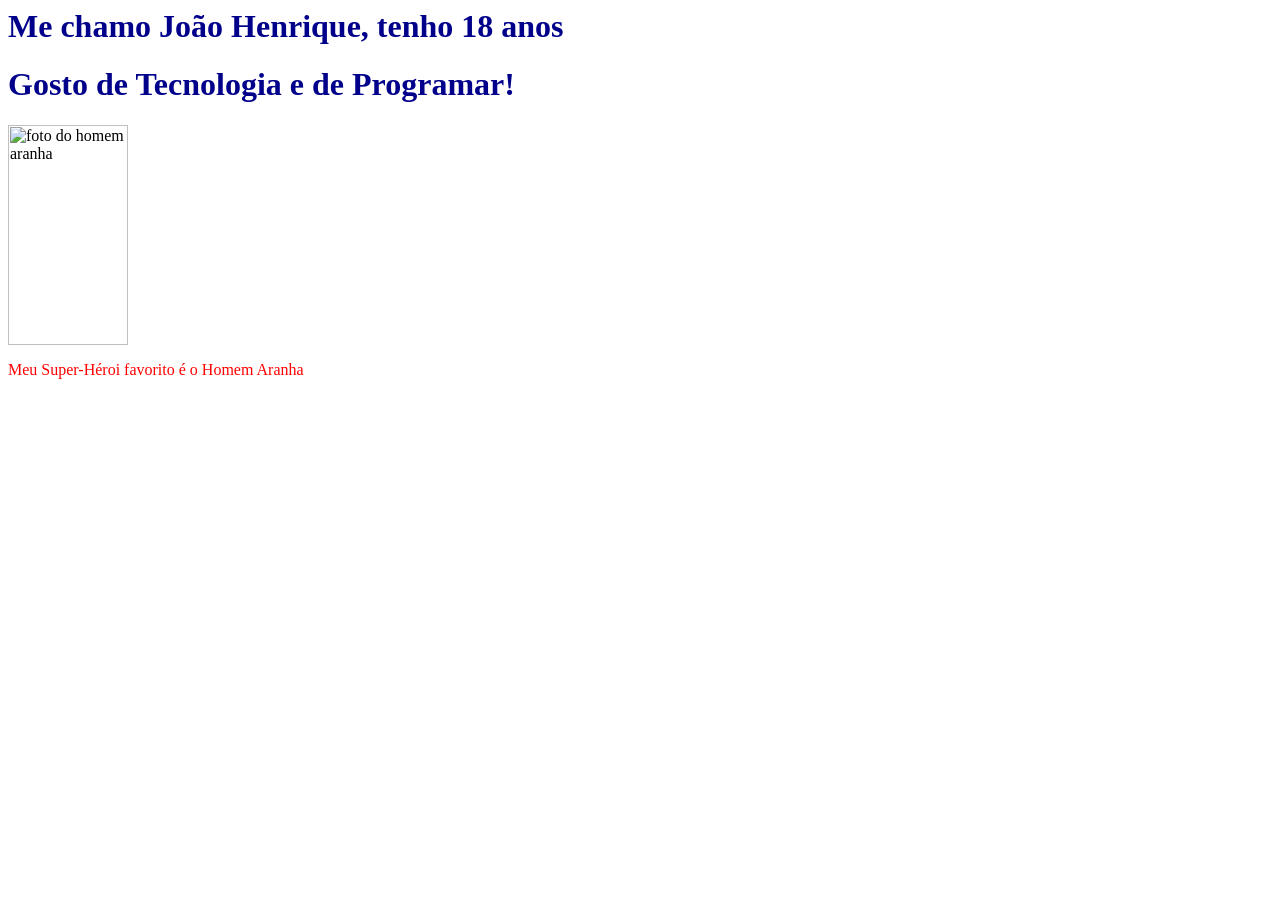
==== Meu Site.html @ b6050599 "Terminei o HTMl, falta CSS" ====
<html>
   <head>
     <title>Site de João</title>
     <link rel="stylesheet" href="style.css">
   </head>
   <h1>
      Me chamo João Henrique, tenho 18 anos
   </h1>
   <h1>
      Gosto de Tecnologia e de Programar!
   </h1>

   <img 
     src="https://i.pinimg.com/736x/53/22/5e/53225eb4f9c292b9b4d22c04febae185.jpg"
     alt="foto do homem aranha"
     />

   <p>
      Meu Super-Héroi favorito é o Homem Aranha
   </p>
   </html>
---- style.css ----
h1 {

   color:darkblue;

}

p {

   color:red;

}

img {

   width: 120px;
   height: 220px;

}
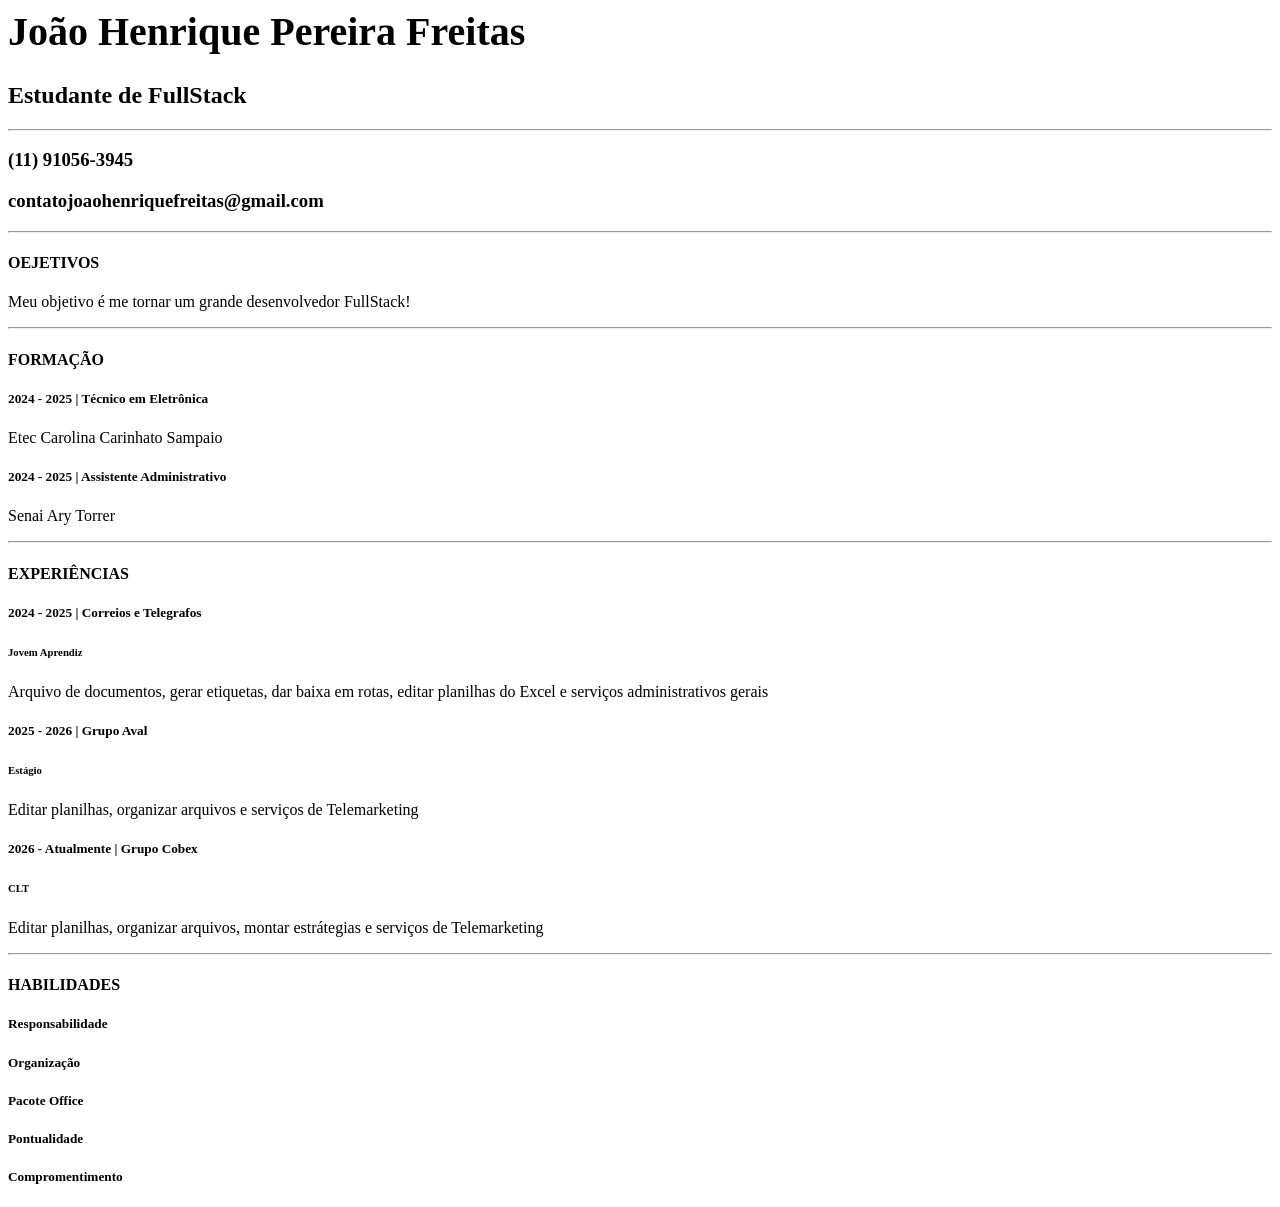
==== commit 4acec853: "Terminei o HTMl, falta CSS" ====
--- a/Meu Site.html
+++ b/Meu Site.html
@@ -1,21 +1,80 @@
 <html>
+
    <head>
-     <title>Site de João</title>
+
+     <title>Meu Portfólio</title>
+
      <link rel="stylesheet" href="style.css">
+
    </head>
-   <h1>
-      Me chamo João Henrique, tenho 18 anos
-   </h1>
-   <h1>
-      Gosto de Tecnologia e de Programar!
-   </h1>
 
-   <img 
-     src="https://i.pinimg.com/736x/53/22/5e/53225eb4f9c292b9b4d22c04febae185.jpg"
-     alt="foto do homem aranha"
-     />
+   <h1>João Henrique Pereira Freitas</h1>
+
+   <h2>Estudante de FullStack</h2>
+
+   <hr>
+
+   <h3>(11) 91056-3945</h3>
+
+   <h3>contatojoaohenriquefreitas@gmail.com</h3>
+
+   <hr>
+
+   <h4>OEJETIVOS</h4>
 
    <p>
-      Meu Super-Héroi favorito é o Homem Aranha
+      
+      Meu objetivo é me tornar um grande desenvolvedor FullStack!
+
    </p>
+
+   <hr>
+
+   <h4>FORMAÇÃO</h4>
+
+   <h5>
+       2024 - 2025 | Técnico em Eletrônica
+
+   </h5>
+
+   <p>Etec Carolina Carinhato Sampaio</p>
+
+   <h5>
+      
+      2024 - 2025 | Assistente Administrativo
+
+   </h5>
+
+   <p>Senai Ary Torrer</p>
+
+   <hr>
+
+   <h4>EXPERIÊNCIAS</h4>
+
+   <h5>2024 - 2025 | Correios e Telegrafos</h5>
+   <h6>Jovem Aprendiz</h6>
+   <p>Arquivo de documentos, gerar etiquetas, dar baixa em rotas, 
+      editar planilhas do Excel e serviços administrativos gerais
+   </p>
+
+   <h5>2025 - 2026 | Grupo Aval</h5>
+   <h6>Estágio</h6>
+   <p>Editar planilhas, organizar arquivos e serviços de Telemarketing
+   </p>
+
+   <h5>2026 - Atualmente | Grupo Cobex</h5>
+   <h6>CLT</h6>
+   <p>Editar planilhas, organizar arquivos, montar estrátegias e serviços de Telemarketing
+   </p>
+
+   <hr>
+
+   <h4>HABILIDADES</h4>
+   
+   <h5>Responsabilidade</h5>
+   <h5>Organização</h5>
+   <h5>Pacote Office</h5>
+   <h5>Pontualidade</h5>
+   <h5>Compromentimento</h5>
+
    </html>
--- a/style.css
+++ b/style.css
@@ -1,12 +1,13 @@
 h1 {
 
-   color:darkblue;
+   font-size: 40px;
+   color:black;
 
 }
 
 p {
 
-   color:red;
+   color:black;
 
 }
 
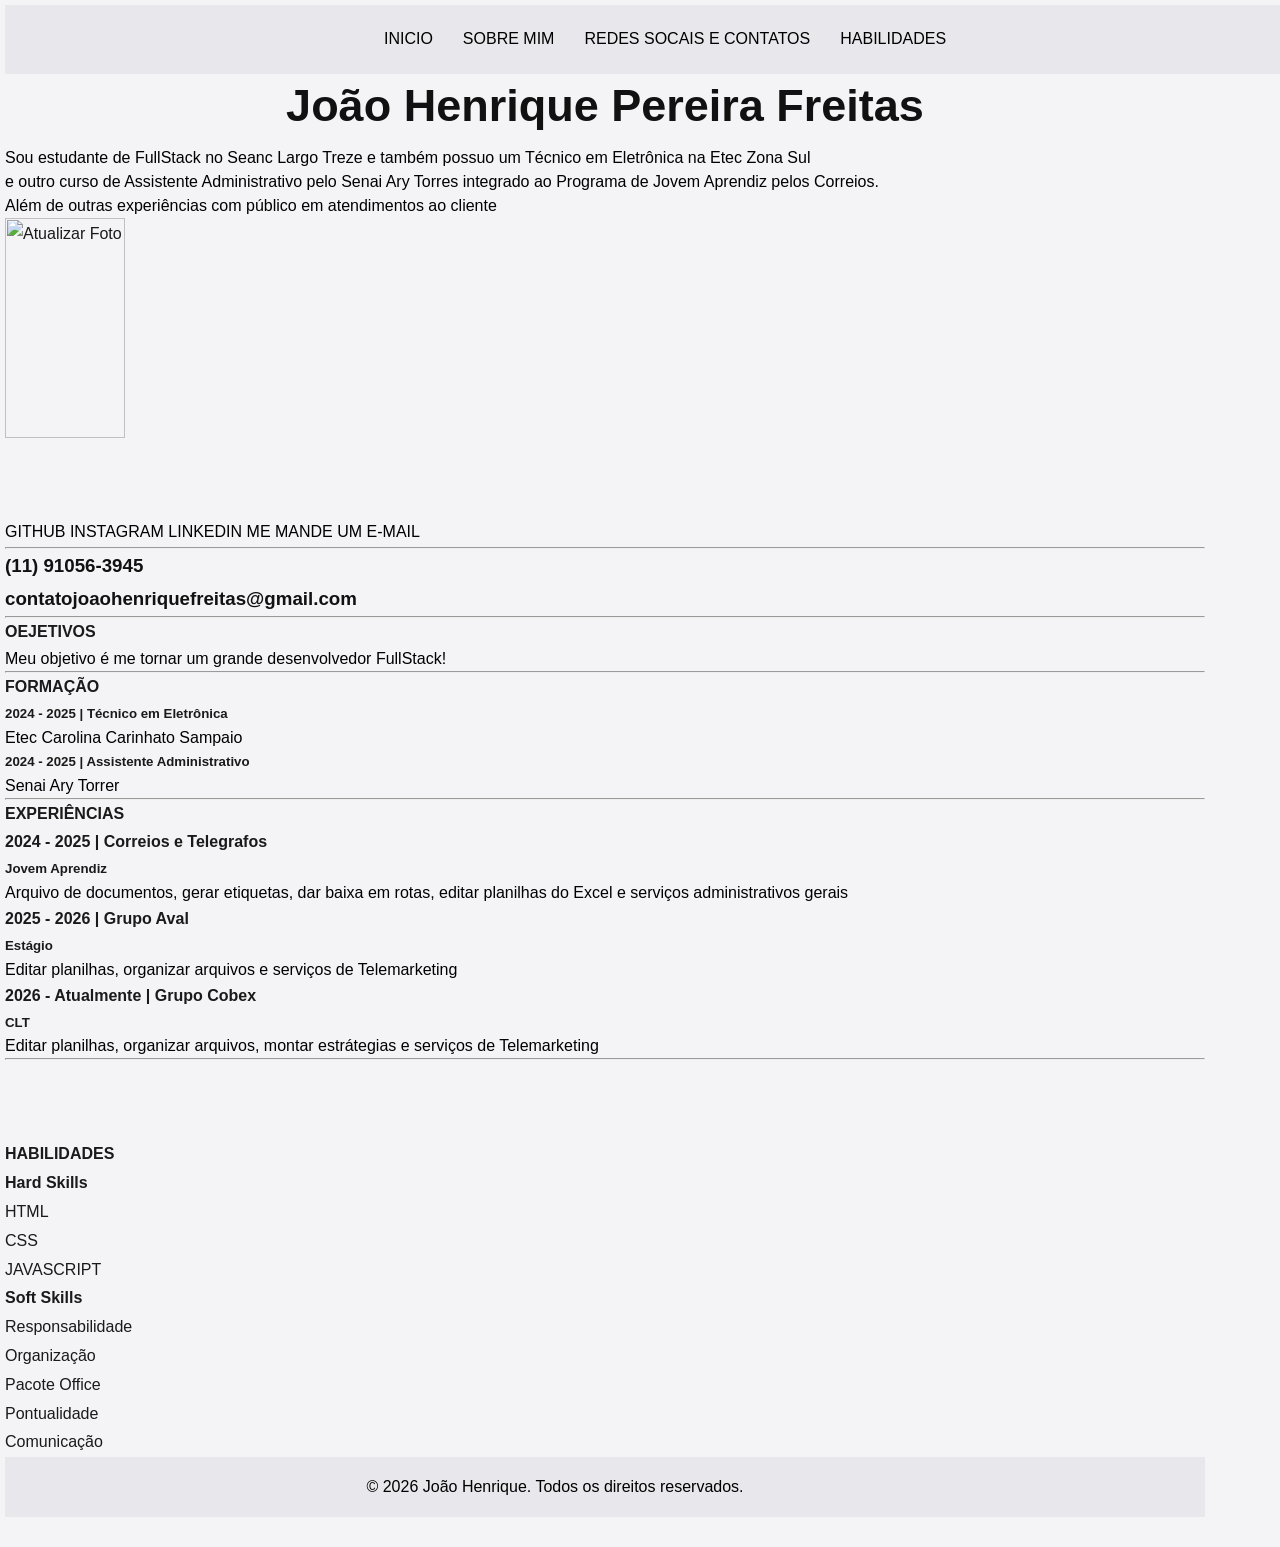
==== commit 58aea383: "fazendo css" ====
--- a/Meu Site.html
+++ b/Meu Site.html
@@ -1,80 +1,143 @@
-<html>
+<html lang="pt-BR">
 
    <head>
 
-     <title>Meu Portfólio</title>
+     <title>Portfólio João Henrique</title>
 
      <link rel="stylesheet" href="style.css">
+     <link rel="icon type="image href="assets/images.jpg">
+
+      <head>
+
+      <link rel="preconnect" href="https://googleapis.com">
+       <link rel="preconnect" href="https://gstatic.com" crossorigin>
+       <link href="https://googleapis.com/css2?family=Inter:wght@400;500&family=Space+Grotesk:wght@600;700&display=swap" rel="stylesheet">
+
+      </head>
+
 
    </head>
 
-   <h1>João Henrique Pereira Freitas</h1>
+   <body>
 
-   <h2>Estudante de FullStack</h2>
+      <header>
 
-   <hr>
+       <a href="#apres">Inicio</a>
+       <a href="#sobre">Sobre Mim</a>
+       <a href="#info">Redes socais e contatos</a>
+       <a href="#habil">Habilidades</a>
+       
 
-   <h3>(11) 91056-3945</h3>
+       </header>
 
-   <h3>contatojoaohenriquefreitas@gmail.com</h3>
+     <section id="sobre">  
+      <h1>João Henrique Pereira Freitas</h1>
+       <p> Sou estudante de FullStack no Seanc Largo Treze e também possuo um Técnico em Eletrônica na Etec Zona Sul <br> e outro curso de Assistente Administrativo
+       pelo Senai Ary Torres integrado ao Programa de Jovem Aprendiz pelos Correios. <br>
+       Além de outras experiências com público em atendimentos ao cliente </p>
 
-   <hr>
+        <img src="" alt="Atualizar Foto">
+      </section>
 
-   <h4>OEJETIVOS</h4>
+    <main>
+     <section id="info">
+   
+     <a href="https://github.com/JoaoHenrique1910" target="_blank">GitHub</a>
+     <a href="" target="_blank">Instagram</a>
+     <a href="" target="_blank">Linkedin</a>
+     <a href="mailto:contatojoaohenriquefreitas@gmail.com" target="_blank">Me mande um e-mail</a>
 
-   <p>
-      
-      Meu objetivo é me tornar um grande desenvolvedor FullStack!
+     <hr>
 
-   </p>
+     <h3>(11) 91056-3945</h3>
 
-   <hr>
+     <h3>contatojoaohenriquefreitas@gmail.com</h3>
 
-   <h4>FORMAÇÃO</h4>
+     </section>
 
-   <h5>
-       2024 - 2025 | Técnico em Eletrônica
+     <hr>
 
-   </h5>
+     <h4>OEJETIVOS</h4>
 
-   <p>Etec Carolina Carinhato Sampaio</p>
+     <p>Meu objetivo é me tornar um grande desenvolvedor FullStack!</p>
 
-   <h5>
-      
-      2024 - 2025 | Assistente Administrativo
+     <hr>
 
-   </h5>
+     <h4>FORMAÇÃO</h4>
 
-   <p>Senai Ary Torrer</p>
+     <h5>2024 - 2025 | Técnico em Eletrônica</h5>
 
-   <hr>
+     <p>Etec Carolina Carinhato Sampaio</p>
 
-   <h4>EXPERIÊNCIAS</h4>
+     <h5>2024 - 2025 | Assistente Administrativo</h5>
 
-   <h5>2024 - 2025 | Correios e Telegrafos</h5>
-   <h6>Jovem Aprendiz</h6>
-   <p>Arquivo de documentos, gerar etiquetas, dar baixa em rotas, 
-      editar planilhas do Excel e serviços administrativos gerais
-   </p>
+     <p>Senai Ary Torrer</p>
 
-   <h5>2025 - 2026 | Grupo Aval</h5>
-   <h6>Estágio</h6>
-   <p>Editar planilhas, organizar arquivos e serviços de Telemarketing
-   </p>
+     <hr>
 
-   <h5>2026 - Atualmente | Grupo Cobex</h5>
-   <h6>CLT</h6>
-   <p>Editar planilhas, organizar arquivos, montar estrátegias e serviços de Telemarketing
-   </p>
+     <h4>EXPERIÊNCIAS</h4>
 
-   <hr>
+     <h4>2024 - 2025 | Correios e Telegrafos</h4>
+     <h5>Jovem Aprendiz</h5>
+     <p>Arquivo de documentos, gerar etiquetas, dar baixa em rotas, 
+      editar planilhas do Excel e serviços administrativos gerais</p>
 
-   <h4>HABILIDADES</h4>
-   
-   <h5>Responsabilidade</h5>
-   <h5>Organização</h5>
-   <h5>Pacote Office</h5>
-   <h5>Pontualidade</h5>
-   <h5>Compromentimento</h5>
+     <h4>2025 - 2026 | Grupo Aval</h4>
+     <h5>Estágio</h5>
+     <p>Editar planilhas, organizar arquivos e serviços de Telemarketing</p>
+
+     <h4>2026 - Atualmente | Grupo Cobex</h4>
+     <h5>CLT</h5>
+     <p>Editar planilhas, organizar arquivos, montar estrátegias e serviços de Telemarketing</p>
+
+     <hr>
+
+      <section id="habil">
+
+     <h4>HABILIDADES</h4>
+
+     <div>
+       <h4>Hard Skills</h4>
+       <ul>
+         <li>HTML</li>
+         <li>CSS</li>
+         <li>JAVASCRIPT</li>
+       </ul>
+     </div>
+
+     <div>
+
+       <h4>Soft Skills</h4>
+        <ul>
+         <li>Responsabilidade</lo>
+         <li>Organização</li>
+         <li>Pacote Office</li>
+         <li>Pontualidade</li>
+         <li>Comunicação</li>
+       </ul>
+     </div>
+
+    </section>
+
+    </main> 
+
+      <footer>
+        
+         <p>© 2026 João Henrique. Todos os direitos reservados.</p>
+         <ul>
+          <li>
+          <a href="https://github.com/JoaoHenrique1910" target="_blank">
+          <svg class="icone"> <use href="assets/GithubIco.svg" ></use></svg>
+
+           </li>
+           <li>
+          <a href="https://github.com/JoaoHenrique1910" target="_blank">
+          <svg class="icone"> <use href="assets/linkedInIco.svg" ></use></svg>
+
+           </li>
+          </ul>
+      </footer>
+
+   </body>
 
    </html>
--- a/style.css
+++ b/style.css
@@ -1,13 +1,16 @@
-h1 {
+* {
 
-   font-size: 40px;
-   color:black;
-
+   margin: 0px;
+   padding: 0px;
+  
 }
 
 p {
 
    color:black;
+   line-height: 1.5;
+   font-family: 'Inter', sans-serif;
+   font-size: 16px;
 
 }
 
@@ -16,4 +19,120 @@
    width: 120px;
    height: 220px;
 
+}
+
+header {
+
+   background-color: #e8e8ec;
+   list-style-type: none;
+   padding: 20px;
+   position: fixed;
+   display: flex;
+   justify-content: center;
+   gap: 30px;
+   width: 100%;
+  
+}
+
+body {
+
+   background-color: #f4f4f6;
+   color: #1a1a1a;
+   font-family: sans-serif;
+   max-width: 1200px;
+   margin: 5px;
+   padding: 0px 50px 25px 0px;
+   font-family: 'Inter', sans-serif;
+   font-size: 16px;
+   line-height: 1.8;
+}
+
+body h1 {
+
+   font-family: Verdana, Geneva, Tahoma, sans-serif;
+   text-align: center;
+   font-size: 45px;
+
+}
+
+body a {
+
+   text-transform: uppercase;
+   text-decoration: none;
+   color: black;
+
+}
+
+body a:hover {
+
+   text-decoration: underline;
+   font-weight: bold;
+   color: blue;
+   transition-duration: 100ms;
+
+}
+
+#apres {
+
+   margin-bottom: 20px;
+   padding-top: 60px;
+
+}
+
+#sobre {
+   padding-top: 60px;
+
+}
+
+#info {
+
+   margin-top: 20px;
+   padding-top: 60px;
+
+}
+
+#habil {
+
+   margin-top: 20px;
+   padding-top: 60px;
+
+}
+
+h1, h2, h3 {
+   
+   font-family: 'Space Grotesk', sans-serif;
+   font-weight: 700;
+   color: #111111;
+}
+
+div {
+
+   list-style-type: none;
+
+}
+
+footer {
+
+   background-color: #e8e8ec;
+   display: flex;
+   align-items: center;
+   justify-content: center;
+}
+
+.icone {
+
+   fill: #e8e8ec;
+   stroke: black;
+   stroke-width: 12px;
+   width: 50px;
+   height: 50px;
+
+}
+
+footer ul {
+
+   display: flex;
+   justify-content: space-around;
+   list-style-type: none;
+
 }
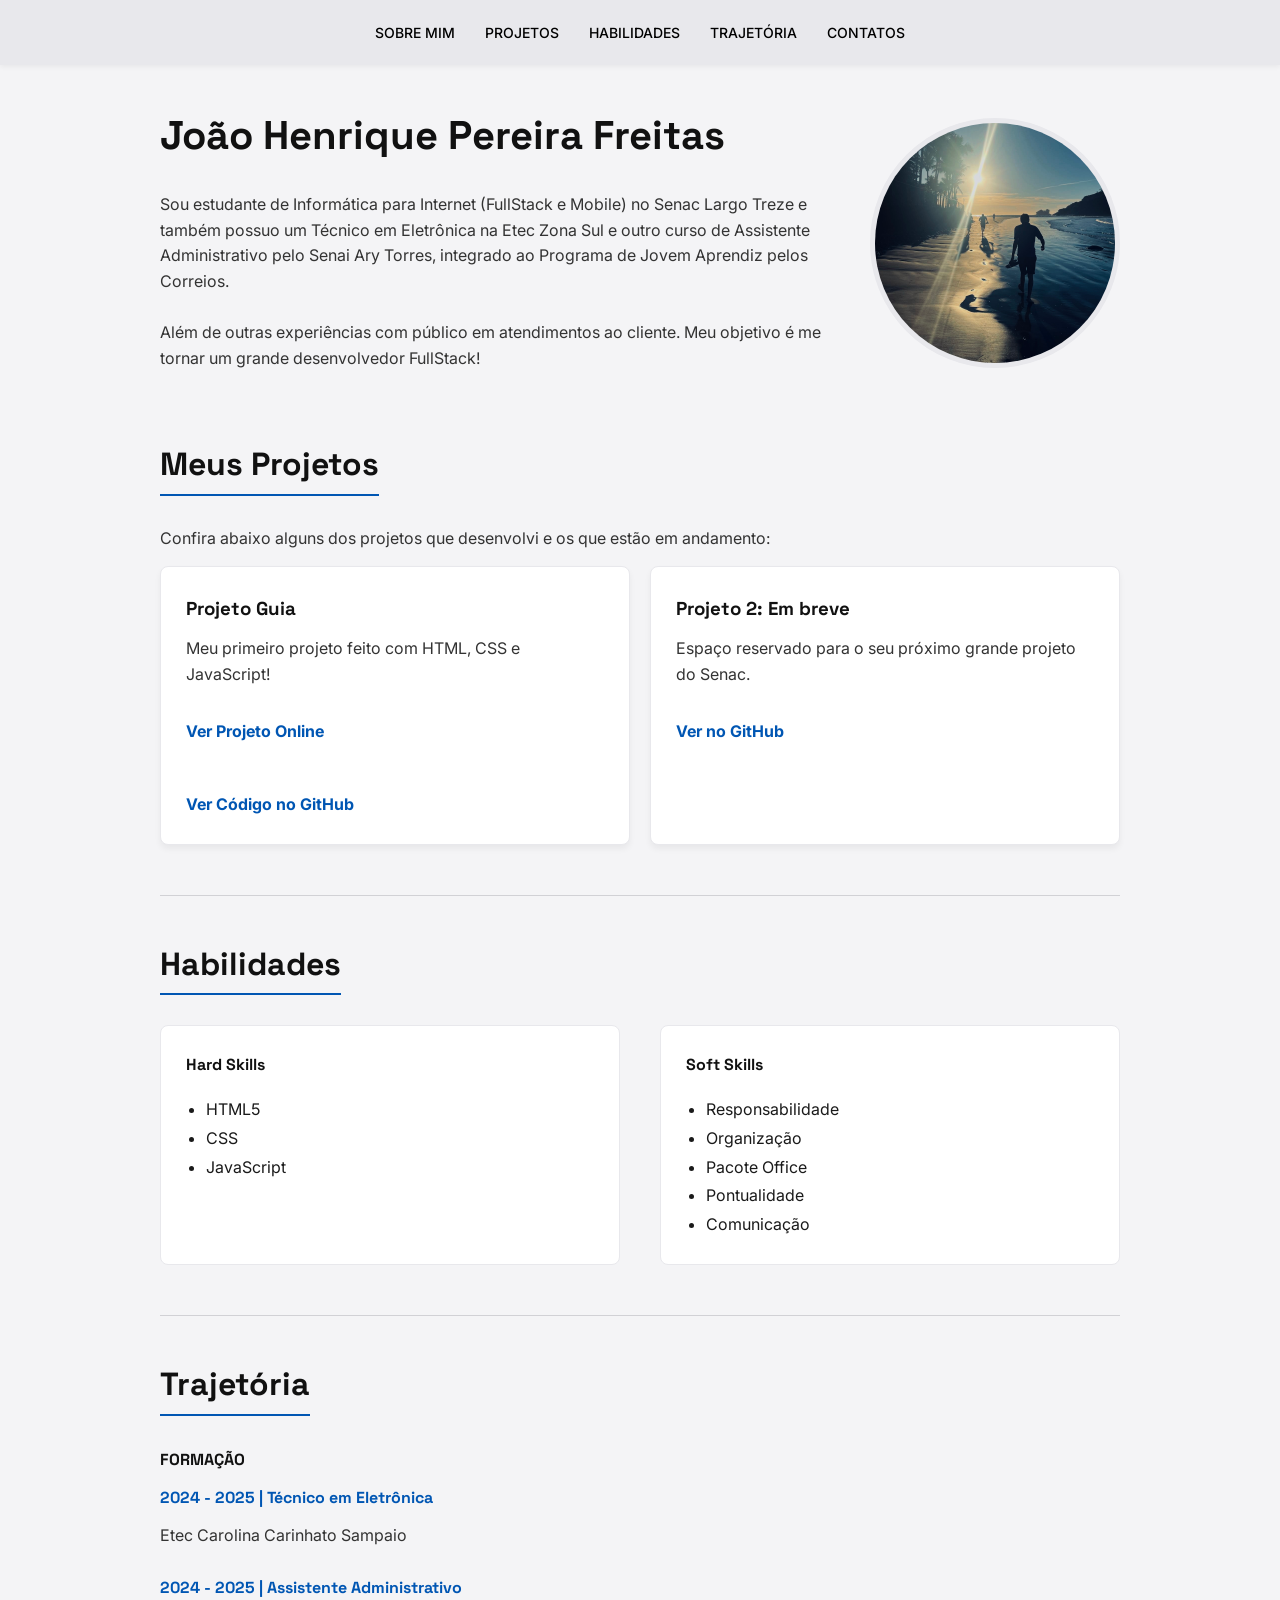
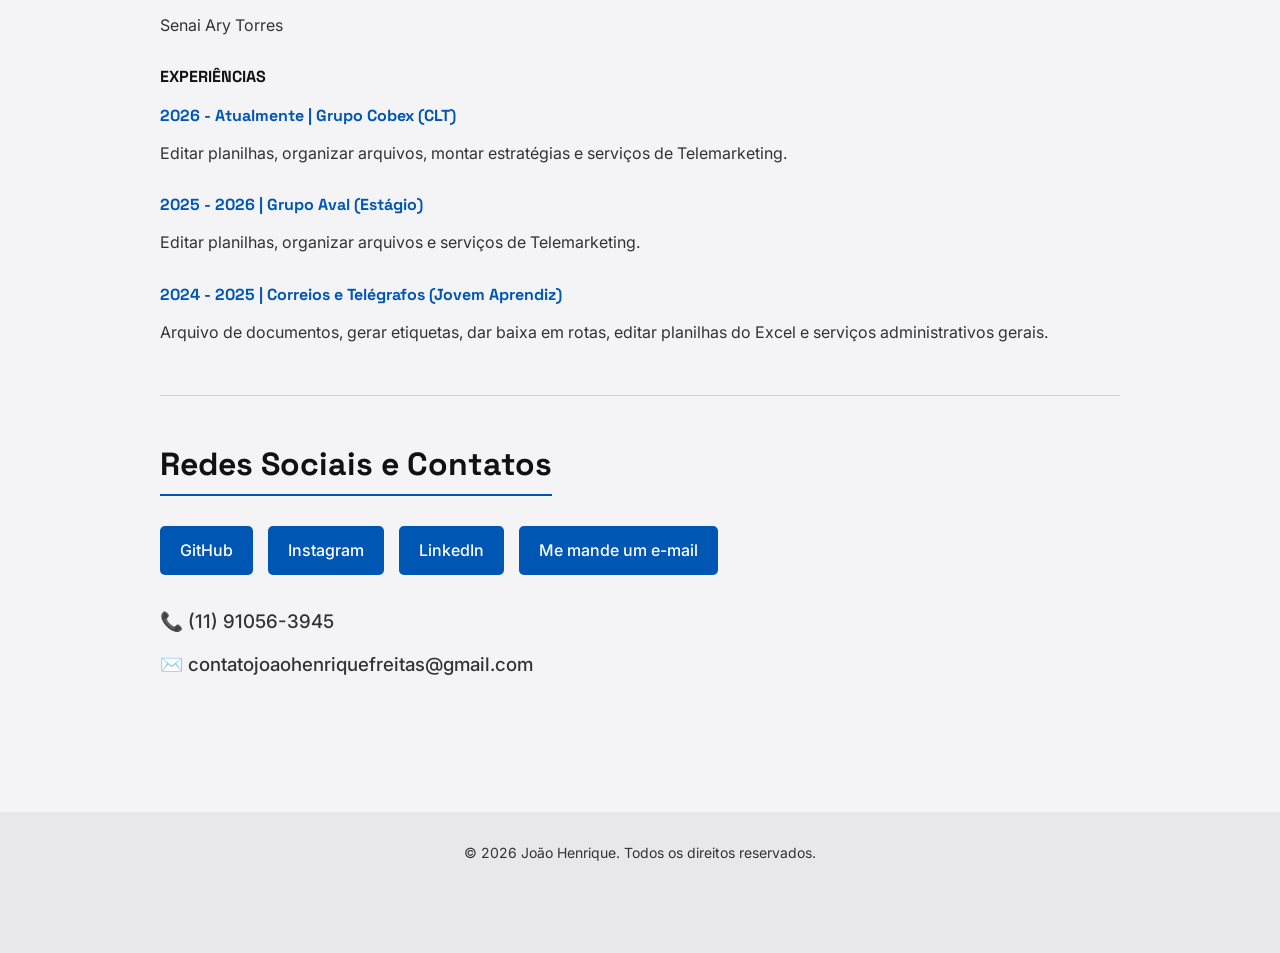
==== commit 3d6d560f: "portfolio finalizado" ====
--- a/Meu Site.html
+++ b/Meu Site.html
@@ -1,143 +1,167 @@
+<!DOCTYPE html>
 <html lang="pt-BR">
 
-   <head>
+<head>
+    <meta charset="UTF-8">
+    <meta name="viewport" content="width=device-width, initial-scale=1.0">
+    <title>Portfólio João Henrique</title>
 
-     <title>Portfólio João Henrique</title>
+    <link rel="stylesheet" href="style.css">
+    <link rel="icon" type="image/jpeg" href="assets/EDR.jpg">
+    <link rel="preconnect" href="https://fonts.googleapis.com">
+    <link rel="preconnect" href="https://fonts.gstatic.com" crossorigin>
+    <link
+        href="https://fonts.googleapis.com/css2?family=Inter:wght@400;500&family=Space+Grotesk:wght@600;700&display=swap"
+        rel="stylesheet">
+</head>
 
-     <link rel="stylesheet" href="style.css">
-     <link rel="icon type="image href="assets/images.jpg">
-
-      <head>
-
-      <link rel="preconnect" href="https://googleapis.com">
-       <link rel="preconnect" href="https://gstatic.com" crossorigin>
-       <link href="https://googleapis.com/css2?family=Inter:wght@400;500&family=Space+Grotesk:wght@600;700&display=swap" rel="stylesheet">
-
-      </head>
-
-
-   </head>
-
-   <body>
-
-      <header>
-
-       <a href="#apres">Inicio</a>
-       <a href="#sobre">Sobre Mim</a>
-       <a href="#info">Redes socais e contatos</a>
-       <a href="#habil">Habilidades</a>
-       
-
-       </header>
-
-     <section id="sobre">  
-      <h1>João Henrique Pereira Freitas</h1>
-       <p> Sou estudante de FullStack no Seanc Largo Treze e também possuo um Técnico em Eletrônica na Etec Zona Sul <br> e outro curso de Assistente Administrativo
-       pelo Senai Ary Torres integrado ao Programa de Jovem Aprendiz pelos Correios. <br>
-       Além de outras experiências com público em atendimentos ao cliente </p>
-
-        <img src="" alt="Atualizar Foto">
-      </section>
+<body>
+    <header>
+        <nav>
+            <a href="#sobre">Sobre Mim</a>
+            <a href="#projetos">Projetos</a>
+            <a href="#habil">Habilidades</a>
+            <a href="#trajetoria">Trajetória</a>
+            <a href="#info">Contatos</a>
+        </nav>
+    </header>
 
     <main>
-     <section id="info">
-   
-     <a href="https://github.com/JoaoHenrique1910" target="_blank">GitHub</a>
-     <a href="" target="_blank">Instagram</a>
-     <a href="" target="_blank">Linkedin</a>
-     <a href="mailto:contatojoaohenriquefreitas@gmail.com" target="_blank">Me mande um e-mail</a>
+        <section id="sobre">
+            <div class="sobre-conteudo">
+                <div class="sobre-texto">
+                    <h1>João Henrique Pereira Freitas</h1>
+                    <p>
+                        Sou estudante de Informática para Internet (FullStack e Mobile) no Senac Largo Treze e também
+                        possuo um Técnico em Eletrônica na Etec Zona Sul e outro curso de Assistente Administrativo pelo
+                        Senai Ary Torres, integrado ao Programa de Jovem Aprendiz pelos Correios. <br><br>
+                        Além de outras experiências com público em atendimentos ao cliente. Meu objetivo é me tornar um
+                        grande desenvolvedor FullStack!
+                    </p>
+                </div>
+                <img src="assets/foto_perfil2.jpg" alt="Foto de João Henrique" class="foto-perfil">
+            </div>
+        </section>
+        <section id="projetos">
+            <h2>Meus Projetos</h2>
+            <p>Confira abaixo alguns dos projetos que desenvolvi e os que estão em andamento:</p>
 
-     <hr>
+            <div class="grid-projetos">
+                <div class="card-projeto">
+                    <h3>Projeto Guia</h3>
+                    <p>Meu primeiro projeto feito com HTML, CSS e JavaScript!</p>
+                    <a href="https://joaohenrique1910.github.io/Guia/" target="_blank">Ver Projeto Online</a>
+                    <br><br>
+                    <a href="https://github.com/JoaoHenrique1910/Guia" target="_blank">Ver Código no GitHub</a>
+                </div>
+                <div class="card-projeto">
+                    <h3>Projeto 2: Em breve</h3>
+                    <p>Espaço reservado para o seu próximo grande projeto do Senac.</p>
+                    <a href="#" target="_blank">Ver no GitHub</a>
+                </div>
+            </div>
+        </section>
 
-     <h3>(11) 91056-3945</h3>
+        <hr>
 
-     <h3>contatojoaohenriquefreitas@gmail.com</h3>
+        <section id="habil">
+            <h2>Habilidades</h2>
+            <div class="flex-habilidades">
+                <div class="box-habilidade">
+                    <h4>Hard Skills</h4>
+                    <ul>
+                        <li>HTML5</li>
+                        <li>CSS</li>
+                        <li>JavaScript</li>
+                    </ul>
+                </div>
 
-     </section>
+                <div class="box-habilidade">
+                    <h4>Soft Skills</h4>
+                    <ul>
+                        <li>Responsabilidade</li>
+                        <li>Organização</li>
+                        <li>Pacote Office</li>
+                        <li>Pontualidade</li>
+                        <li>Comunicação</li>
+                    </ul>
+                </div>
+            </div>
+        </section>
 
-     <hr>
+        <hr>
+        <section id="trajetoria">
 
-     <h4>OEJETIVOS</h4>
+            <h2>Trajetória</h2>
 
-     <p>Meu objetivo é me tornar um grande desenvolvedor FullStack!</p>
+            <div class="linha-do-tempo">
+                <h4>FORMAÇÃO</h4>
+                <div class="item-trajetoria">
+                    <h5>2024 - 2025 | Técnico em Eletrônica</h5>
+                    <p>Etec Carolina Carinhato Sampaio</p>
+                </div>
+                <div class="item-trajetoria">
+                    <h5>2024 - 2025 | Assistente Administrativo</h5>
+                    <p>Senai Ary Torres</p>
+                </div>
+            </div>
 
-     <hr>
+            <div class="linha-do-tempo">
+                <h4>EXPERIÊNCIAS</h4>
+                <div class="item-trajetoria">
+                    <h5>2026 - Atualmente | Grupo Cobex (CLT)</h5>
+                    <p>Editar planilhas, organizar arquivos, montar estratégias e serviços de Telemarketing.</p>
+                </div>
+                <div class="item-trajetoria">
+                    <h5>2025 - 2026 | Grupo Aval (Estágio)</h5>
+                    <p>Editar planilhas, organizar arquivos e serviços de Telemarketing.</p>
+                </div>
+                <div class="item-trajetoria">
+                    <h5>2024 - 2025 | Correios e Telégrafos (Jovem Aprendiz)</h5>
+                    <p>Arquivo de documentos, gerar etiquetas, dar baixa em rotas, editar planilhas do Excel e serviços
+                        administrativos gerais.</p>
+                </div>
+            </div>
+        </section>
 
-     <h4>FORMAÇÃO</h4>
+        <hr>
 
-     <h5>2024 - 2025 | Técnico em Eletrônica</h5>
+        <section id="info">
+            <h2>Redes Sociais e Contatos</h2>
+            <div class="links-contato">
+                <a href="https://github.com/JoaoHenrique1910" target="_blank" class="btn-contato">GitHub</a>
+                <a href="#" target="_blank" class="btn-contato">Instagram</a>
+                <a href="#" target="_blank" class="btn-contato">LinkedIn</a>
+                <a href="mailto:contatojoaohenriquefreitas@gmail.com" class="btn-contato">Me mande um e-mail</a>
+            </div>
 
-     <p>Etec Carolina Carinhato Sampaio</p>
+            <div class="dados-contato">
+                <h3>📞 (11) 91056-3945</h3>
+                <h3>✉️ contatojoaohenriquefreitas@gmail.com</h3>
+            </div>
+        </section>
 
-     <h5>2024 - 2025 | Assistente Administrativo</h5>
+    </main>
 
-     <p>Senai Ary Torrer</p>
+    <footer>
+        <p>© 2026 João Henrique. Todos os direitos reservados.</p>
+        <ul class="redes-footer">
+            <li>
+                <a href="https://github.com/JoaoHenrique1910" target="_blank">
+                    <svg class="icone">
+                        <use href="assets/GithubIco.svg"></use>
+                    </svg>
+                </a>
+            </li>
+            <li>
+                <a href="#" target="_blank">
+                    <svg class="icone">
+                        <use href="assets/linkedInIco.svg"></use>
+                    </svg>
+                </a>
+            </li>
+        </ul>
+    </footer>
+</body>
 
-     <hr>
-
-     <h4>EXPERIÊNCIAS</h4>
-
-     <h4>2024 - 2025 | Correios e Telegrafos</h4>
-     <h5>Jovem Aprendiz</h5>
-     <p>Arquivo de documentos, gerar etiquetas, dar baixa em rotas, 
-      editar planilhas do Excel e serviços administrativos gerais</p>
-
-     <h4>2025 - 2026 | Grupo Aval</h4>
-     <h5>Estágio</h5>
-     <p>Editar planilhas, organizar arquivos e serviços de Telemarketing</p>
-
-     <h4>2026 - Atualmente | Grupo Cobex</h4>
-     <h5>CLT</h5>
-     <p>Editar planilhas, organizar arquivos, montar estrátegias e serviços de Telemarketing</p>
-
-     <hr>
-
-      <section id="habil">
-
-     <h4>HABILIDADES</h4>
-
-     <div>
-       <h4>Hard Skills</h4>
-       <ul>
-         <li>HTML</li>
-         <li>CSS</li>
-         <li>JAVASCRIPT</li>
-       </ul>
-     </div>
-
-     <div>
-
-       <h4>Soft Skills</h4>
-        <ul>
-         <li>Responsabilidade</lo>
-         <li>Organização</li>
-         <li>Pacote Office</li>
-         <li>Pontualidade</li>
-         <li>Comunicação</li>
-       </ul>
-     </div>
-
-    </section>
-
-    </main> 
-
-      <footer>
-        
-         <p>© 2026 João Henrique. Todos os direitos reservados.</p>
-         <ul>
-          <li>
-          <a href="https://github.com/JoaoHenrique1910" target="_blank">
-          <svg class="icone"> <use href="assets/GithubIco.svg" ></use></svg>
-
-           </li>
-           <li>
-          <a href="https://github.com/JoaoHenrique1910" target="_blank">
-          <svg class="icone"> <use href="assets/linkedInIco.svg" ></use></svg>
-
-           </li>
-          </ul>
-      </footer>
-
-   </body>
-
-   </html>+</html>
--- a/style.css
+++ b/style.css
@@ -1,138 +1,294 @@
 * {
-
-   margin: 0px;
-   padding: 0px;
-  
+    margin: 0;
+    padding: 0;
+    box-sizing: border-box;
+}
+
+/* EXPLICAÇÃO: Adicionado scroll-behavior para a página descer suavemente ao clicar nos links do menu */
+html {
+    scroll-behavior: smooth;
+}
+
+body {
+    background-color: #f4f4f6;
+    color: #1a1a1a;
+    font-family: 'Inter', sans-serif;
+    font-size: 16px;
+    line-height: 1.8;
+}
+
+h1,
+h2,
+h3,
+h4,
+h5 {
+    font-family: 'Space Grotesk', sans-serif;
+    font-weight: 700;
+    color: #111111;
+    margin-bottom: 10px;
 }
 
 p {
-
-   color:black;
-   line-height: 1.5;
-   font-family: 'Inter', sans-serif;
-   font-size: 16px;
-
-}
-
-img {
-
-   width: 120px;
-   height: 220px;
-
-}
-
+    color: #333;
+    line-height: 1.6;
+    margin-bottom: 15px;
+}
+
+hr {
+    border: 0;
+    height: 1px;
+    background-color: #d1d1d5;
+    margin: 40px 0;
+}
+
+/* =========================================
+   CABEÇALHO (HEADER)
+========================================= */
 header {
-
-   background-color: #e8e8ec;
-   list-style-type: none;
-   padding: 20px;
-   position: fixed;
-   display: flex;
-   justify-content: center;
-   gap: 30px;
-   width: 100%;
-  
-}
-
-body {
-
-   background-color: #f4f4f6;
-   color: #1a1a1a;
-   font-family: sans-serif;
-   max-width: 1200px;
-   margin: 5px;
-   padding: 0px 50px 25px 0px;
-   font-family: 'Inter', sans-serif;
-   font-size: 16px;
-   line-height: 1.8;
-}
-
-body h1 {
-
-   font-family: Verdana, Geneva, Tahoma, sans-serif;
-   text-align: center;
-   font-size: 45px;
-
-}
-
-body a {
-
-   text-transform: uppercase;
-   text-decoration: none;
-   color: black;
-
-}
-
-body a:hover {
-
-   text-decoration: underline;
-   font-weight: bold;
-   color: blue;
-   transition-duration: 100ms;
-
-}
-
-#apres {
-
-   margin-bottom: 20px;
-   padding-top: 60px;
-
-}
-
-#sobre {
-   padding-top: 60px;
-
-}
-
-#info {
-
-   margin-top: 20px;
-   padding-top: 60px;
-
-}
-
-#habil {
-
-   margin-top: 20px;
-   padding-top: 60px;
-
-}
-
-h1, h2, h3 {
-   
-   font-family: 'Space Grotesk', sans-serif;
-   font-weight: 700;
-   color: #111111;
-}
-
-div {
-
-   list-style-type: none;
-
-}
-
+    background-color: #e8e8ec;
+    padding: 20px;
+    position: fixed;
+    top: 0;
+    width: 100%;
+    z-index: 1000;
+    /* Garante que o menu fique em cima de todo o resto */
+    box-shadow: 0 2px 5px rgba(0, 0, 0, 0.05);
+    /* Sombrinha leve para dar destaque */
+}
+
+header nav {
+    display: flex;
+    justify-content: center;
+    gap: 30px;
+    flex-wrap: wrap;
+    /* Permite que os links "caiam" para a linha de baixo se não couberem */
+}
+
+header a {
+    text-transform: uppercase;
+    text-decoration: none;
+    color: black;
+    font-weight: 500;
+    font-size: 14px;
+    transition: color 0.3s ease;
+}
+
+header a:hover {
+    color: #0056b3;
+    /* Um azul elegante em vez do azul padrão */
+    text-decoration: none;
+}
+
+/* =========================================
+   CONTEÚDO PRINCIPAL (MAIN E SEÇÕES)
+========================================= */
+main {
+    /* EXPLICAÇÃO: Em vez de max-width no body, usamos no main e centralizamos com 'margin: 0 auto'. 
+       O padding-top compensa o header fixo para o texto não sumir atrás dele. */
+    max-width: 1000px;
+    margin: 0 auto;
+    padding: 100px 20px 40px 20px;
+}
+
+section {
+    margin-bottom: 50px;
+}
+
+section h2 {
+    font-size: 32px;
+    border-bottom: 2px solid #0056b3;
+    display: inline-block;
+    margin-bottom: 30px;
+}
+
+/* --- SEÇÃO SOBRE --- */
+.sobre-conteudo {
+    display: flex;
+    align-items: center;
+    justify-content: space-between;
+    gap: 40px;
+}
+
+.sobre-texto h1 {
+    font-size: 40px;
+    margin-bottom: 20px;
+}
+
+.foto-perfil {
+    /* EXPLICAÇÃO: Arrumando a proporção da imagem. Em vez de espremer, 
+       ela fica redonda e se ajusta com object-fit: cover */
+    width: 250px;
+    height: 250px;
+    object-fit: cover;
+    border-radius: 50%;
+    border: 5px solid #e8e8ec;
+    flex-shrink: 0;
+    /* Impede que a foto esprema quando a tela diminuir */
+}
+
+/* --- SEÇÃO PROJETOS (A NOVA SEÇÃO QUE VOCÊ PEDIU) --- */
+.grid-projetos {
+    display: flex;
+    gap: 20px;
+    flex-wrap: wrap;
+}
+
+.card-projeto {
+    background-color: #ffffff;
+    border-radius: 8px;
+    padding: 25px;
+    flex: 1;
+    min-width: 280px;
+    /* Garante que não fique fino demais no celular */
+    box-shadow: 0 4px 6px rgba(0, 0, 0, 0.05);
+    /* Efeito de elevação leve */
+    border: 1px solid #e8e8ec;
+}
+
+.card-projeto a {
+    display: inline-block;
+    margin-top: 15px;
+    color: #0056b3;
+    text-decoration: none;
+    font-weight: bold;
+}
+
+.card-projeto a:hover {
+    text-decoration: underline;
+}
+
+/* --- HABILIDADES --- */
+.flex-habilidades {
+    display: flex;
+    gap: 40px;
+    flex-wrap: wrap;
+}
+
+.box-habilidade {
+    background-color: #ffffff;
+    padding: 25px;
+    border-radius: 8px;
+    flex: 1;
+    min-width: 250px;
+    border: 1px solid #e8e8ec;
+}
+
+.box-habilidade ul {
+    list-style-type: disc;
+    padding-left: 20px;
+    margin-top: 15px;
+}
+
+/* --- TRAJETÓRIA --- */
+.item-trajetoria {
+    margin-bottom: 25px;
+}
+
+.item-trajetoria h5 {
+    color: #0056b3;
+    font-size: 16px;
+}
+
+/* --- CONTATO --- */
+.links-contato {
+    display: flex;
+    gap: 15px;
+    flex-wrap: wrap;
+    margin-bottom: 30px;
+}
+
+.btn-contato {
+    background-color: #0056b3;
+    color: white !important;
+    /* Importante para sobrepor regras anteriores */
+    padding: 10px 20px;
+    border-radius: 5px;
+    text-decoration: none;
+    font-weight: 500;
+    transition: background 0.3s;
+}
+
+.btn-contato:hover {
+    background-color: #004494;
+    text-decoration: none;
+    transform: scale(1.1);
+}
+
+.dados-contato h3 {
+    font-weight: 500;
+    font-family: 'Inter', sans-serif;
+    color: #333;
+}
+
+/* =========================================
+   RODAPÉ (FOOTER)
+========================================= */
 footer {
-
-   background-color: #e8e8ec;
-   display: flex;
-   align-items: center;
-   justify-content: center;
+    background-color: #e8e8ec;
+    display: flex;
+    flex-direction: column;
+    /* Coloca o texto em cima e os ícones embaixo */
+    align-items: center;
+    padding: 30px 20px;
+    margin-top: 40px;
+    gap: 15px;
+}
+
+footer p {
+    margin: 0;
+    font-size: 14px;
+}
+
+.redes-footer {
+    display: flex;
+    gap: 20px;
+    list-style: none;
 }
 
 .icone {
-
-   fill: #e8e8ec;
-   stroke: black;
-   stroke-width: 12px;
-   width: 50px;
-   height: 50px;
-
-}
-
-footer ul {
-
-   display: flex;
-   justify-content: space-around;
-   list-style-type: none;
-
+    fill: #1a1a1a;
+    width: 35px;
+    height: 35px;
+    transition: transform 0.2s;
+}
+
+.icone:hover {
+    transform: scale(1.3);
+}
+
+@media (max-width: 768px) {
+
+    header nav {
+        gap: 15px;
+        font-size: 12px;
+    }
+
+    .sobre-conteudo {
+        padding-top: 30px;
+        flex-direction: column-reverse;
+        text-align: center;
+    }
+
+    .sobre-texto h1 {
+        font-size: 32px;
+    }
+
+    .foto-perfil {
+        width: 180px;
+        height: 180px;
+    }
+
+    .links-contato {
+        flex-direction: column;
+    }
+
+    .btn-contato {
+        text-align: center;
+        width: 100%;
+    }
+
+    .dados-contato {
+        font-size: 15px;
+
+    }
 }
